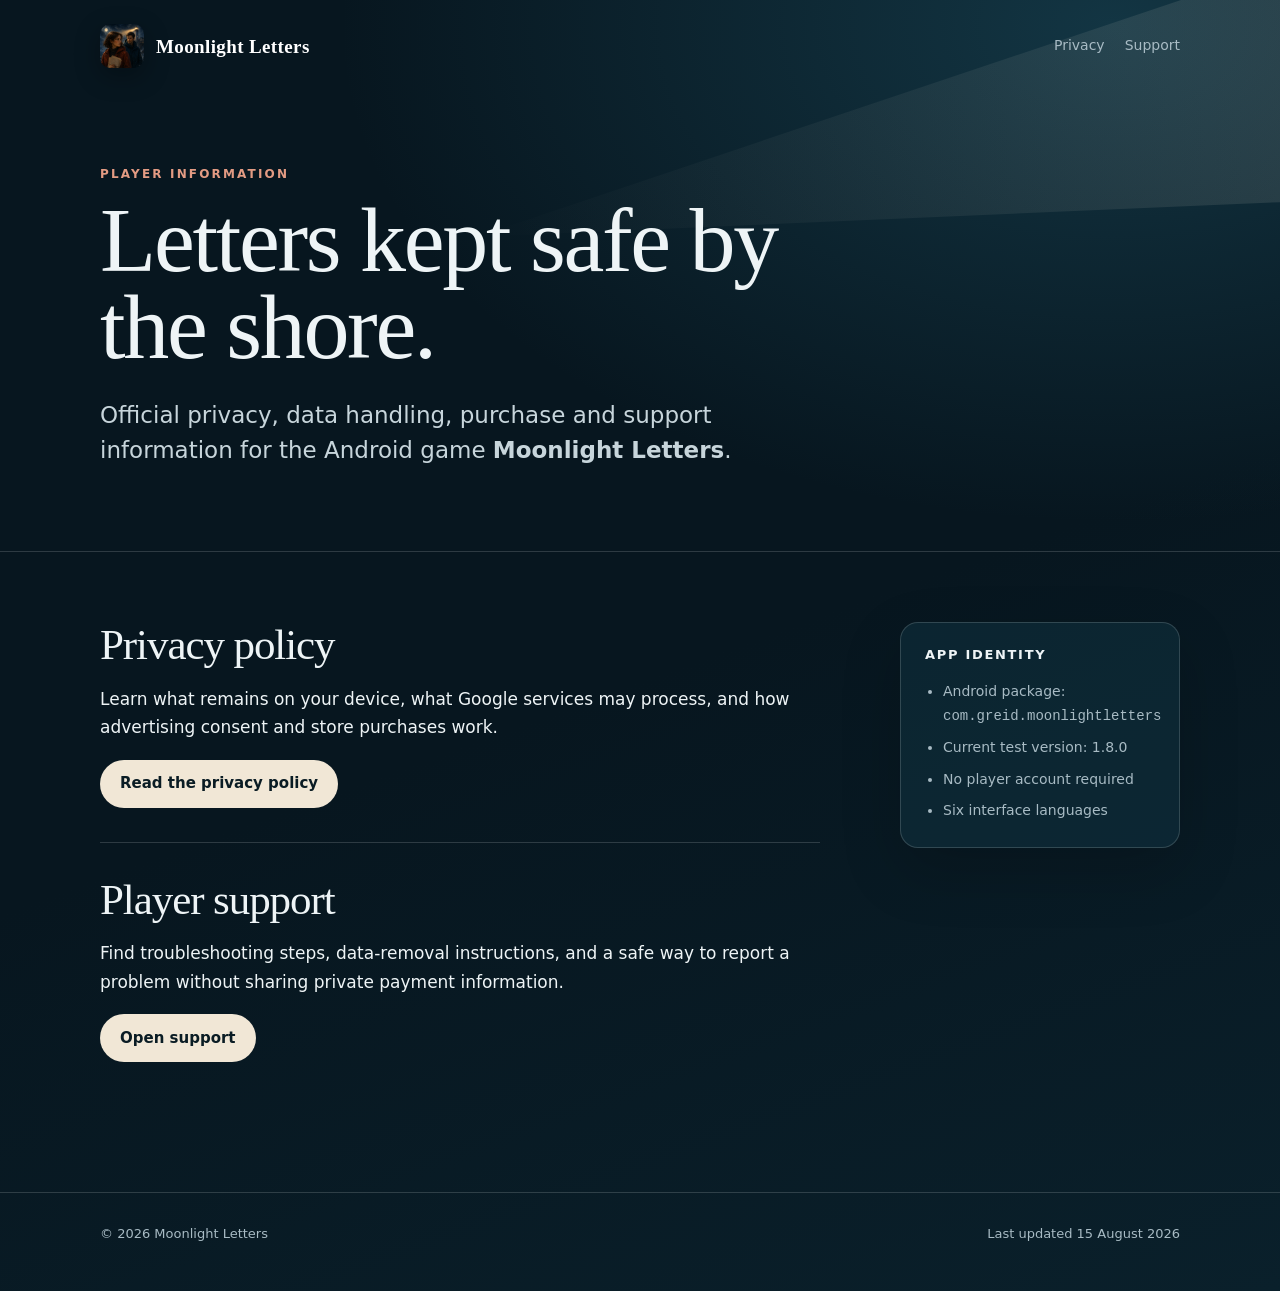
==== index.html @ 6d4905c7 "Publish Moonlight Letters privacy and support pages" ====
<!doctype html>
<html lang="en">
<head>
  <meta charset="utf-8">
  <meta name="viewport" content="width=device-width, initial-scale=1">
  <meta name="description" content="Official privacy and support information for Moonlight Letters on Android.">
  <title>Moonlight Letters — Privacy & Support</title>
  <link rel="icon" href="assets/icon.png">
  <link rel="stylesheet" href="styles.css">
</head>
<body>
  <header class="masthead"><div class="shell">
    <nav class="nav" aria-label="Main navigation">
      <a class="brand" href="./"><img src="assets/icon.png" alt=""><span>Moonlight Letters</span></a>
      <div class="nav-links"><a href="privacy.html">Privacy</a><a href="support.html">Support</a></div>
    </nav>
    <div class="hero"><p class="eyebrow">Player information</p><h1>Letters kept safe by the shore.</h1><p class="lede">Official privacy, data handling, purchase and support information for the Android game <strong>Moonlight Letters</strong>.</p></div>
  </div></header>
  <main class="shell"><div class="document">
    <div class="content">
      <section><h2>Privacy policy</h2><p>Learn what remains on your device, what Google services may process, and how advertising consent and store purchases work.</p><a class="button" href="privacy.html">Read the privacy policy</a></section>
      <section><h2>Player support</h2><p>Find troubleshooting steps, data-removal instructions, and a safe way to report a problem without sharing private payment information.</p><a class="button" href="support.html">Open support</a></section>
    </div>
    <aside class="aside"><h2>App identity</h2><ul><li>Android package:<br><code>com.greid.moonlightletters</code></li><li>Current test version: 1.8.0</li><li>No player account required</li><li>Six interface languages</li></ul></aside>
  </div></main>
  <footer><div class="shell footer-row"><span>© 2026 Moonlight Letters</span><span>Last updated 15 August 2026</span></div></footer>
</body>
</html>
---- styles.css ----
:root {
  color-scheme: dark;
  --ink: #eef4f6;
  --muted: #a8bbc4;
  --night: #07161f;
  --deep: #0b2633;
  --sea: #174557;
  --rust: #c76245;
  --paper: #f1e7d6;
  --line: rgba(238, 244, 246, 0.16);
  --display: "Iowan Old Style", "Palatino Linotype", Palatino, Georgia, serif;
  --body: Inter, ui-sans-serif, system-ui, -apple-system, BlinkMacSystemFont, "Segoe UI", sans-serif;
}

* { box-sizing: border-box; }
html { background: var(--night); scroll-behavior: smooth; }
body {
  margin: 0;
  min-height: 100vh;
  color: var(--ink);
  background: radial-gradient(110% 70% at 87% 2%, rgba(38, 104, 126, 0.38), transparent 55%), linear-gradient(160deg, var(--night) 0 52%, #0a202b 100%);
  font: 17px/1.68 var(--body);
}
a { color: var(--paper); text-underline-offset: 0.22em; }
a:hover { color: white; }
a:focus-visible { outline: 3px solid var(--rust); outline-offset: 4px; }
.shell { width: min(1080px, calc(100% - 40px)); margin: 0 auto; }
.masthead { position: relative; min-height: 420px; overflow: hidden; border-bottom: 1px solid var(--line); }
.masthead::after {
  content: "";
  position: absolute;
  top: -12%;
  right: -9%;
  width: 73%;
  height: 48%;
  transform: rotate(-11deg);
  transform-origin: right center;
  background: linear-gradient(90deg, transparent, rgba(241, 231, 214, 0.13));
  clip-path: polygon(0 47%, 100% 0, 100% 100%);
  pointer-events: none;
}
.nav { position: relative; z-index: 1; display: flex; align-items: center; justify-content: space-between; gap: 24px; padding: 24px 0; }
.brand { display: flex; align-items: center; gap: 12px; color: white; text-decoration: none; }
.brand img { width: 44px; height: 44px; border-radius: 10px; box-shadow: 0 8px 26px rgba(0,0,0,.32); }
.brand span { font: 600 19px/1 var(--display); letter-spacing: .02em; }
.nav-links { display: flex; flex-wrap: wrap; gap: 20px; font-size: 14px; }
.nav-links a { color: var(--muted); text-decoration: none; }
.nav-links a:hover { color: white; }
.hero { position: relative; z-index: 1; padding: 72px 0 84px; max-width: 780px; }
.eyebrow { margin: 0 0 13px; color: #e39b83; font-size: 12px; font-weight: 800; letter-spacing: .18em; text-transform: uppercase; }
h1, h2 { font-family: var(--display); font-weight: 500; letter-spacing: -.025em; }
h1 { margin: 0; max-width: 760px; font-size: clamp(48px, 8vw, 92px); line-height: .94; }
.lede { margin: 28px 0 0; max-width: 650px; color: #c7d5db; font-size: clamp(18px, 2.2vw, 23px); line-height: 1.5; }
main { padding: 70px 0 96px; }
.document { display: grid; grid-template-columns: minmax(0, 1fr) 280px; gap: 72px; align-items: start; }
.content { max-width: 720px; }
.content section { padding: 34px 0; border-top: 1px solid var(--line); }
.content section:first-child { padding-top: 0; border-top: 0; }
h2 { margin: 0 0 16px; font-size: clamp(30px, 4vw, 43px); line-height: 1.08; }
p, ul { margin: 0 0 18px; }
ul { padding-left: 1.25em; }
li + li { margin-top: 8px; }
.aside {
  position: sticky;
  top: 24px;
  padding: 24px;
  border: 1px solid var(--line);
  border-radius: 18px;
  background: rgba(16, 49, 63, .58);
  box-shadow: 0 22px 60px rgba(0,0,0,.18);
}
.aside h2 { font: 700 13px/1.3 var(--body); letter-spacing: .13em; text-transform: uppercase; }
.aside p, .aside li { color: var(--muted); font-size: 14px; }
.aside ul { margin: 0; padding-left: 18px; }
.callout { margin: 28px 0; padding: 22px 24px; border-left: 4px solid var(--rust); background: rgba(199, 98, 69, .10); }
.callout p:last-child { margin-bottom: 0; }
.button { display: inline-flex; align-items: center; min-height: 48px; padding: 0 20px; border-radius: 999px; color: #0a1c24; background: var(--paper); font-size: 15px; font-weight: 800; text-decoration: none; }
.button:hover { color: #0a1c24; background: white; }
footer { padding: 30px 0 46px; border-top: 1px solid var(--line); color: var(--muted); font-size: 13px; }
.footer-row { display: flex; justify-content: space-between; gap: 24px; flex-wrap: wrap; }
@media (max-width: 780px) {
  .shell { width: min(100% - 28px, 680px); }
  .masthead { min-height: 360px; }
  .nav { align-items: flex-start; }
  .nav-links { justify-content: flex-end; gap: 12px; }
  .hero { padding: 48px 0 64px; }
  .document { grid-template-columns: 1fr; gap: 36px; }
  .aside { position: static; order: -1; }
}
@media (prefers-reduced-motion: reduce) { html { scroll-behavior: auto; } }
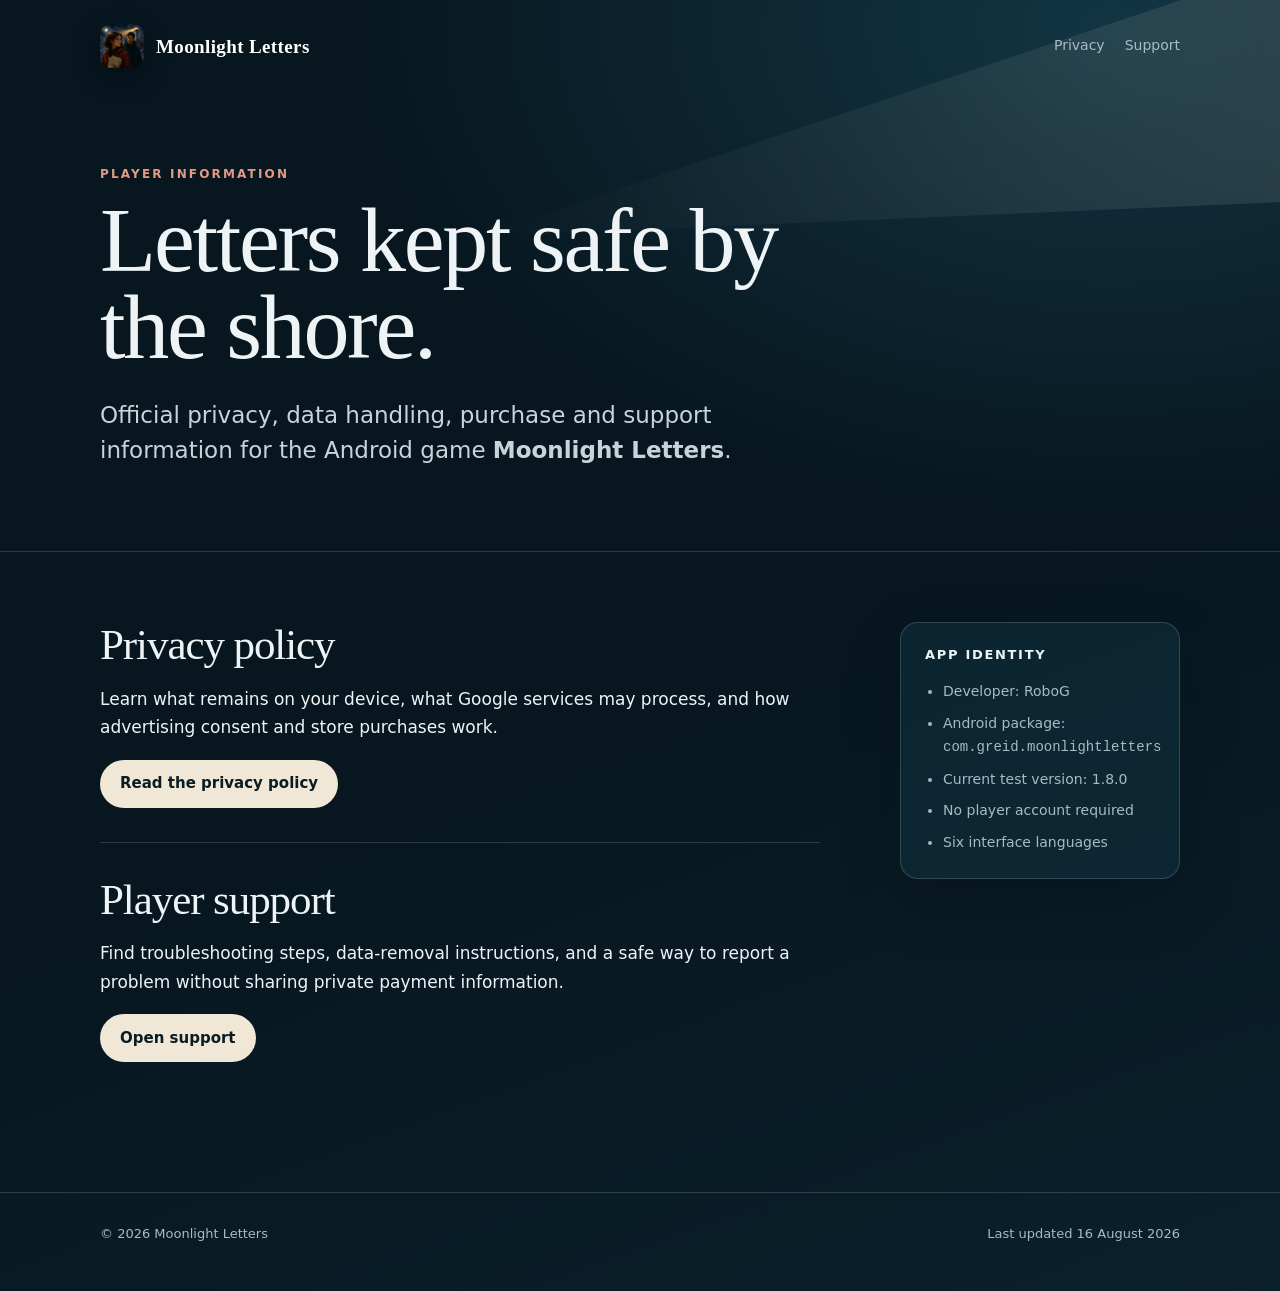
==== commit 2038ff62: "Identify RoboG as the app developer" ====
--- a/index.html
+++ b/index.html
@@ -21,8 +21,8 @@
       <section><h2>Privacy policy</h2><p>Learn what remains on your device, what Google services may process, and how advertising consent and store purchases work.</p><a class="button" href="privacy.html">Read the privacy policy</a></section>
       <section><h2>Player support</h2><p>Find troubleshooting steps, data-removal instructions, and a safe way to report a problem without sharing private payment information.</p><a class="button" href="support.html">Open support</a></section>
     </div>
-    <aside class="aside"><h2>App identity</h2><ul><li>Android package:<br><code>com.greid.moonlightletters</code></li><li>Current test version: 1.8.0</li><li>No player account required</li><li>Six interface languages</li></ul></aside>
+    <aside class="aside"><h2>App identity</h2><ul><li>Developer: RoboG</li><li>Android package:<br><code>com.greid.moonlightletters</code></li><li>Current test version: 1.8.0</li><li>No player account required</li><li>Six interface languages</li></ul></aside>
   </div></main>
-  <footer><div class="shell footer-row"><span>© 2026 Moonlight Letters</span><span>Last updated 15 August 2026</span></div></footer>
+  <footer><div class="shell footer-row"><span>© 2026 Moonlight Letters</span><span>Last updated 16 August 2026</span></div></footer>
 </body>
 </html>
